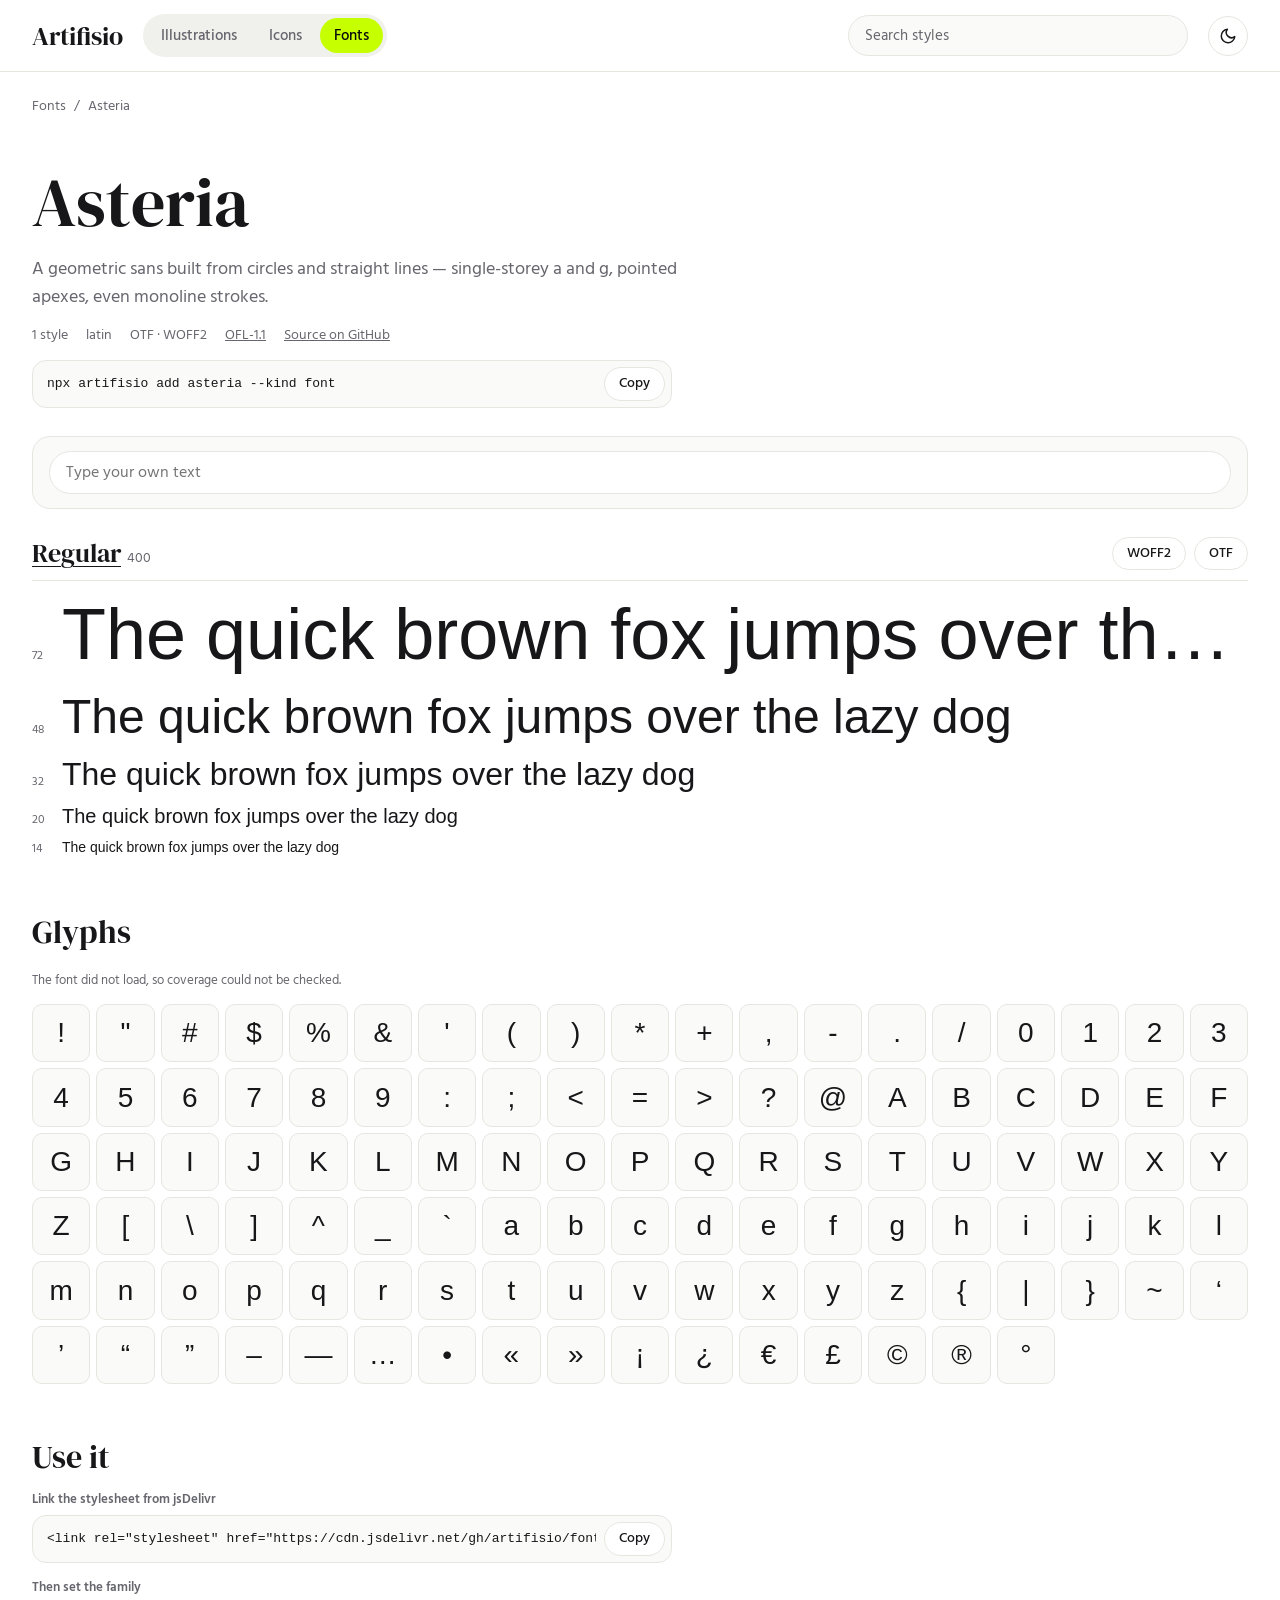
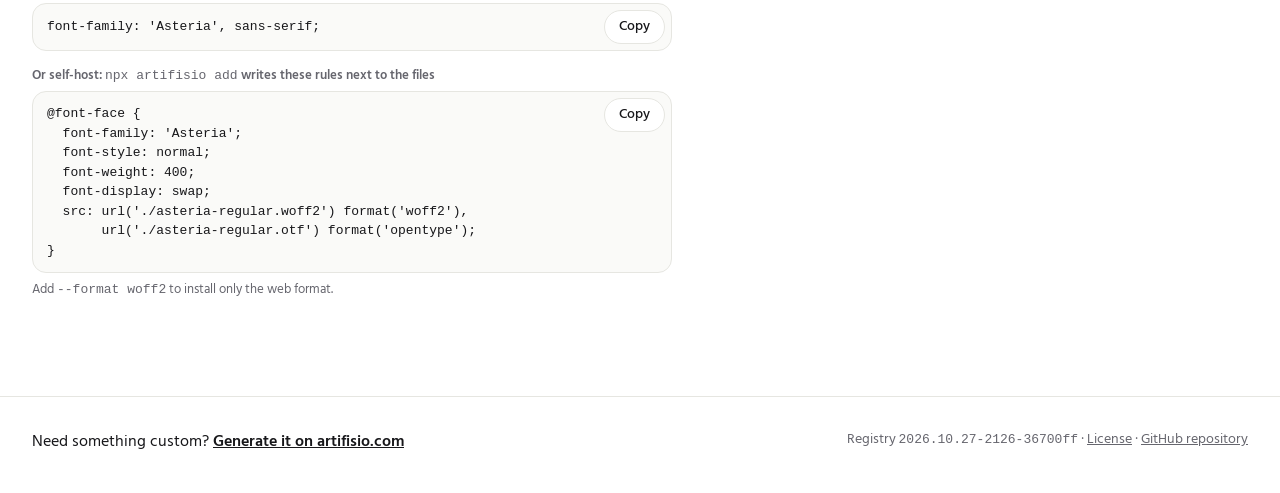
==== docs/asteria/index.html @ ac6bee07 "chore: sync registry 2026-10-27T21:26:37Z" ====
<!DOCTYPE html>
<html lang="en" data-theme="light">
<head>
<meta charset="utf-8" />
<meta name="viewport" content="width=device-width, initial-scale=1" />
<title>Asteria · Fonts · Artifisio</title>
<meta name="description" content="A geometric sans built from circles and straight lines — single-storey a and g, pointed apexes, even monoline strokes." />
<link rel="canonical" href="https://artifisio.github.io/fonts/asteria/" />
<meta property="og:type" content="website" />
<meta property="og:site_name" content="Artifisio" />
<meta property="og:title" content="Asteria · Fonts · Artifisio" />
<meta property="og:description" content="A geometric sans built from circles and straight lines — single-storey a and g, pointed apexes, even monoline strokes." />
<meta property="og:url" content="https://artifisio.github.io/fonts/asteria/" />
<link rel="icon" type="image/png" href="https://artifisio.com/favicon-32x32.png" />
<script>document.documentElement.classList.add('js');try{const t=localStorage.getItem('artifisio-gallery-theme');if(t==='dark'||t==='light')document.documentElement.dataset.theme=t}catch{}</script>
<link rel="preconnect" href="https://fonts.googleapis.com" />
<link rel="preconnect" href="https://fonts.gstatic.com" crossorigin />
<link rel="stylesheet" href="https://fonts.googleapis.com/css2?family=DM+Serif+Display&family=Hind+Madurai:wght@400;500;600&display=swap" />
<link rel="preconnect" href="https://raw.githubusercontent.com" crossorigin />
<style>@font-face{font-family:'Asteria';font-style:normal;font-weight:400;font-display:swap;src:url('https://raw.githubusercontent.com/artifisio/fonts/main/sets/asteria/asteria-regular.woff2') format('woff2'),url('https://raw.githubusercontent.com/artifisio/fonts/main/sets/asteria/asteria-regular.otf') format('opentype')}</style>
<style>
:root{--ring:rgb(0 0 0/.14);--bg:#fff;--surface:#fafaf8;--raised:#fff;--canvas:#f3f3ef;--border:#e6e6e1;--text:#17171a;--muted:#66666e;--chip:#f0f0ec;--accent:#c5ff00;--accent-ink:#0b0b0c;--focus:#4f6600;--shadow:0 20px 50px rgb(0 0 0/.12);color-scheme:light}
[data-theme=dark]{--ring:rgb(255 255 255/.28);--bg:#0e0e10;--surface:#151517;--raised:#1b1b1e;--canvas:#e9e9e4;--border:#2b2b30;--text:#f4f4f5;--muted:#a1a1aa;--chip:#202024;--focus:#c5ff00;--shadow:0 20px 50px rgb(0 0 0/.5);color-scheme:dark}
*,*::before,*::after{box-sizing:border-box}
body{margin:0;background:var(--bg);color:var(--text);font:16px/1.55 'Hind Madurai',system-ui,-apple-system,'Segoe UI',sans-serif;-webkit-font-smoothing:antialiased}
h1,h2,h3{font-family:'DM Serif Display',Georgia,serif;font-weight:400;line-height:1.1;margin:0}
p{margin:0}
a{color:inherit}
:focus-visible{outline:2px solid var(--focus);outline-offset:2px}
code{font:13px/1.5 ui-monospace,SFMono-Regular,Menlo,Consolas,monospace}
[hidden]{display:none!important}
html:not(.js) .g-js{display:none!important}
.g-sr{position:absolute;width:1px;height:1px;overflow:hidden;clip-path:inset(50%);white-space:nowrap}
.g-wrap{max-width:1280px;margin:0 auto;padding-inline:16px}
.g-header{border-bottom:1px solid var(--border)}
.g-bar{display:flex;flex-wrap:wrap;align-items:center;gap:12px 20px;padding-top:14px;padding-bottom:14px}
.g-brand{font-family:'DM Serif Display',Georgia,serif;font-size:26px;line-height:1;text-decoration:none}
.g-kinds{order:2;flex-basis:100%;display:flex;gap:4px;padding:4px;background:var(--chip);border-radius:999px;width:max-content;max-width:100%}
.g-kinds a{flex:1;text-align:center;padding:6px 14px;border-radius:999px;text-decoration:none;font-size:15px;font-weight:500;color:var(--muted)}
.g-kinds a:hover{color:var(--text)}
.g-kinds a[aria-current]{background:var(--accent);color:var(--accent-ink)}
.g-search{order:3;flex-basis:100%}
.g-search input{width:100%;font:inherit;font-size:15px;color:var(--text);background:var(--surface);border:1px solid var(--border);border-radius:999px;padding:8px 16px}
.g-search input::placeholder{color:var(--muted)}
.g-theme{order:1;margin-left:auto}
@media (min-width:900px){
  .g-wrap{padding-inline:32px}
  .g-kinds{order:0;flex-basis:auto}
  .g-search{order:0;flex:1;flex-basis:auto;display:flex;justify-content:flex-end}
  .g-search input{max-width:340px}
  .g-theme{order:0;margin-left:0}
}
.g-btn{display:inline-flex;align-items:center;justify-content:center;gap:6px;border:1px solid var(--border);background:var(--raised);color:var(--text);border-radius:999px;padding:6px 14px;font:inherit;font-size:14px;font-weight:500;line-height:1.4;cursor:pointer;text-decoration:none;white-space:nowrap}
.g-btn:hover:not(:disabled){border-color:var(--text)}
.g-btn:disabled{opacity:.45;cursor:default}
.g-btn-primary{background:var(--accent);color:var(--accent-ink);border-color:var(--accent)}
.g-icon-btn{width:40px;height:40px;padding:0;font-size:18px}
.g-icon-btn svg{width:18px;height:18px}
[data-theme=dark] .g-moon,:root:not([data-theme=dark]) .g-sun{display:none}
.g-hero{padding:48px 0 28px;display:grid;grid-template-columns:minmax(0,1fr);gap:14px}
.g-hero h1{font-size:clamp(40px,7vw,68px)}
.g-lead{font-size:18px;color:var(--muted);max-width:68ch}
.g-hero p code{white-space:nowrap}
.g-crumbs{display:flex;gap:8px;font-size:14px;color:var(--muted);padding-top:24px}
.g-crumbs a{text-decoration:none}
.g-crumbs a:hover{color:var(--text);text-decoration:underline}
.g-facts{display:flex;flex-wrap:wrap;gap:6px 18px;list-style:none;margin:0;padding:0;font-size:14px;color:var(--muted)}
.g-copyrow{display:flex;align-items:center;gap:8px;max-width:640px;background:var(--surface);border:1px solid var(--border);border-radius:14px;padding:6px 6px 6px 14px}
.g-copyrow code{flex:1;min-width:0;overflow-x:auto;white-space:nowrap;scrollbar-width:none}
html:not(.js) .g-copyrow{padding-right:14px}
.g-chips{display:flex;flex-wrap:wrap;gap:8px;margin:0 0 24px}
@media (max-width:899px){.g-chips{flex-wrap:nowrap;overflow-x:auto;scrollbar-width:none;margin-right:-16px;padding-right:16px}}
.g-chip{flex:none;border:1px solid var(--border);background:transparent;color:var(--text);border-radius:999px;padding:4px 12px;font:inherit;font-size:14px;cursor:pointer}
.g-chip[aria-pressed=true]{background:var(--text);color:var(--bg);border-color:var(--text)}
.g-list{list-style:none;margin:0;padding:0}
.g-empty{color:var(--muted);text-align:center;padding:64px 0}
.g-badge{display:inline-block;font-size:12px;font-weight:600;line-height:1;padding:5px 8px;border-radius:999px;background:var(--accent);color:var(--accent-ink)}
.g-tag{display:inline-block;font-size:12px;line-height:1;padding:5px 8px;border-radius:999px;background:var(--chip);color:var(--muted)}
.g-label{display:block;font-size:13px;font-weight:600;color:var(--muted);margin-bottom:6px}
.g-note{font-size:13px;color:var(--muted);margin-top:6px}
.g-actions{display:flex;flex-wrap:wrap;gap:8px}
.g-box{display:grid;gap:12px;margin:0 0 28px;padding:14px 16px;background:var(--surface);border:1px solid var(--border);border-radius:18px}
.g-box-head{display:flex;align-items:center;justify-content:space-between;gap:12px}
.g-box h2{font-family:inherit;font-size:14px;font-weight:600;line-height:1;color:var(--muted)}
.g-swatches{display:flex;flex-wrap:wrap;gap:8px}
.g-swatch{display:inline-flex;align-items:center;gap:8px;padding:3px 12px 3px 3px;font-size:14px;background:var(--raised);border:1px solid var(--border);border-radius:999px;cursor:pointer}
.g-swatch:focus-within{outline:2px solid var(--focus);outline-offset:2px}
.g-swatch.is-changed{border-color:var(--text)}
.g-swatch small{font-size:12px;color:var(--muted)}
.g-swatch.is-changed small{display:none}
.g-swatch input{width:28px;height:28px;padding:0;border:0;border-radius:50%;background:none;cursor:pointer}
.g-swatch input:focus-visible{outline:none}
.g-swatch input::-webkit-color-swatch-wrapper{padding:0}
.g-swatch input::-webkit-color-swatch{border:1px solid var(--ring);border-radius:50%}
.g-swatch input::-moz-color-swatch{border:1px solid var(--ring);border-radius:50%}
.g-svg,.g-svg svg{display:block;width:100%;height:100%}
.g-panel{display:none;position:fixed;z-index:20;top:0;right:0;bottom:0;width:min(480px,100%);flex-direction:column;overflow-y:auto;background:var(--bg);border-left:1px solid var(--border);box-shadow:var(--shadow)}
.g-panel.is-open,html:not(.js) .g-panel:target{display:flex}
.g-panel-head{position:sticky;top:0;z-index:1;display:flex;align-items:center;justify-content:space-between;gap:12px;padding:14px 16px 14px 20px;background:var(--bg);border-bottom:1px solid var(--border)}
.g-panel-head h2{font-size:26px;overflow-wrap:anywhere}
.g-panel-body{display:grid;grid-template-columns:minmax(0,1fr);gap:22px;padding:20px}
.g-panel:focus{outline:none}
.g-backdrop{display:none;position:fixed;z-index:10;inset:0;background:rgb(0 0 0/.4)}
.g-panel-open .g-backdrop,html:not(.js) .g-panel:target~.g-backdrop{display:block}
html.g-panel-open{overflow:hidden}
.g-footer{margin-top:96px;border-top:1px solid var(--border);padding:32px 0 40px;font-size:14px;color:var(--muted)}
.g-footer .g-wrap{display:flex;flex-wrap:wrap;justify-content:space-between;gap:12px 32px}
.g-cta{color:var(--text);font-size:16px}
.g-cta a{font-weight:600}

.fnt-controls{display:flex;flex-wrap:wrap;align-items:center;gap:12px 24px}
.fnt-text{flex:1 1 260px}
.fnt-text input{width:100%;font:inherit;color:var(--text);background:var(--raised);border:1px solid var(--border);border-radius:999px;padding:8px 16px}
.fnt-range{display:flex;align-items:center;gap:10px;font-size:14px;color:var(--muted)}
.fnt-range input{width:160px;accent-color:var(--text)}
.fnt-range output{min-width:4ch;font-variant-numeric:tabular-nums}
.g-overview-font{border-top:1px solid var(--border)}
.g-overview-font>li{border-bottom:1px solid var(--border)}
.fnt-row{display:grid;gap:12px;padding:24px 0}
.fnt-head{display:flex;flex-wrap:wrap;align-items:center;gap:6px 14px}
.fnt-head h2{font-size:24px}
.fnt-head h2 a{text-decoration:none}
.fnt-head h2 a:hover{text-decoration:underline}
.fnt-style-head h2 a{text-decoration-thickness:1px;text-underline-offset:4px}
.fnt-meta{font-size:14px;color:var(--muted)}
.fnt-tags{display:flex;flex-wrap:wrap;gap:6px}
.fnt-sample-link{display:block;text-decoration:none;min-width:0}
.fnt-sample{display:block;font-size:var(--fnt-size,40px);line-height:1.2;overflow-wrap:anywhere}
.fnt-styles{display:grid;gap:40px}
.fnt-style{display:grid;gap:10px;min-width:0}
.fnt-style-head{display:flex;flex-wrap:wrap;align-items:center;justify-content:space-between;gap:10px;padding-bottom:10px;border-bottom:1px solid var(--border)}
.fnt-style-head h2{font-size:26px}
.fnt-style-head h2 span{font-family:'Hind Madurai',system-ui,sans-serif;font-size:14px;color:var(--muted)}
.fnt-line{display:flex;align-items:baseline;gap:16px;min-width:0}
.fnt-px{flex:none;width:2ch;font-size:12px;color:var(--muted);font-variant-numeric:tabular-nums}
.fnt-line .fnt-sample{min-width:0;white-space:nowrap;overflow:hidden;text-overflow:ellipsis}
.fnt-section{display:grid;grid-template-columns:minmax(0,1fr);gap:14px;margin-top:56px}
.fnt-section>h2{font-size:32px}
.fnt-glyph-grid{display:grid;gap:6px;grid-template-columns:repeat(auto-fill,minmax(56px,1fr))}
.fnt-glyph-grid li{display:grid;place-items:center;aspect-ratio:1;font-size:28px;line-height:1;background:var(--surface);border:1px solid var(--border);border-radius:10px}
.fnt-glyph-grid li.is-missing{color:var(--muted);border-style:dashed;background:repeating-linear-gradient(135deg,transparent 0 6px,var(--chip) 6px 12px)}
.g-copyrow:has(.fnt-css){align-items:flex-start}
.g-copyrow .fnt-css{white-space:pre;padding:6px 0}
.fnt-preview{display:grid;gap:12px;padding:24px;background:var(--surface);border:1px solid var(--border);border-radius:16px;font-size:24px;line-height:1.3;overflow-wrap:anywhere}
.fnt-aa{font-size:120px;line-height:1}
</style>
</head>
<body>
<header class="g-header">
  <div class="g-wrap g-bar">
    <a class="g-brand" href="https://artifisio.com">Artifisio</a>
    <nav class="g-kinds" aria-label="Registries"><a href="https://artifisio.github.io/illustrations/">Illustrations</a><a href="https://artifisio.github.io/icons/">Icons</a><a href="https://artifisio.github.io/fonts/" aria-current="page">Fonts</a></nav>
    <div class="g-search g-js"><label class="g-sr" for="g-search">Search styles</label><input id="g-search" type="search" placeholder="Search styles" autocomplete="off" /></div>
    <button type="button" class="g-btn g-icon-btn g-theme g-js" aria-label="Dark mode" aria-pressed="false"><svg class="g-moon" viewBox="0 0 24 24" fill="none" stroke="currentColor" stroke-width="2" stroke-linecap="round" stroke-linejoin="round" aria-hidden="true"><path d="M21 12.8A9 9 0 1 1 11.2 3a7 7 0 0 0 9.8 9.8z"/></svg><svg class="g-sun" viewBox="0 0 24 24" fill="none" stroke="currentColor" stroke-width="2" stroke-linecap="round" aria-hidden="true"><circle cx="12" cy="12" r="4"/><path d="M12 2v2M12 20v2M4.9 4.9l1.4 1.4M17.7 17.7l1.4 1.4M2 12h2M20 12h2M4.9 19.1l1.4-1.4M17.7 6.3l1.4-1.4"/></svg></button>
  </div>
</header>
<main class="g-wrap">
<nav class="g-crumbs" aria-label="Breadcrumb"><a href="../">Fonts</a><span aria-hidden="true">/</span><span aria-current="page">Asteria</span></nav>
<section class="g-hero">
  <h1>Asteria</h1>
  <p class="g-lead">A geometric sans built from circles and straight lines — single-storey a and g, pointed apexes, even monoline strokes.</p>
  <ul class="g-facts"><li>1 style</li><li>latin</li><li>OTF · WOFF2</li><li><a href="https://openfontlicense.org">OFL-1.1</a></li><li><a href="https://github.com/artifisio/fonts/tree/main/sets/asteria">Source on GitHub</a></li></ul>
  <div class="g-copyrow"><code class="g-install">npx artifisio add asteria --kind font</code><button type="button" class="g-btn g-copy g-js">Copy</button></div>
</section>
<section class="g-box fnt-controls g-js" aria-label="Preview">
  <label class="fnt-text"><span class="g-sr">Preview text</span><input id="fnt-text" type="text" placeholder="Type your own text" autocomplete="off" /></label>
</section>
<div class="fnt-styles">
<section class="fnt-style" data-search="regular 400">
  <div class="fnt-style-head"><h2><a href="#regular">Regular</a> <span>400</span></h2><div class="g-actions"><a class="g-btn" href="https://raw.githubusercontent.com/artifisio/fonts/main/sets/asteria/asteria-regular.woff2" download>WOFF2</a><a class="g-btn" href="https://raw.githubusercontent.com/artifisio/fonts/main/sets/asteria/asteria-regular.otf" download>OTF</a></div></div>
  <div class="fnt-line"><span class="fnt-px">72</span><span class="fnt-sample" style="font-family:'Asteria',sans-serif;font-weight:400;font-style:normal;font-size:72px">The quick brown fox jumps over the lazy dog</span></div><div class="fnt-line"><span class="fnt-px">48</span><span class="fnt-sample" style="font-family:'Asteria',sans-serif;font-weight:400;font-style:normal;font-size:48px">The quick brown fox jumps over the lazy dog</span></div><div class="fnt-line"><span class="fnt-px">32</span><span class="fnt-sample" style="font-family:'Asteria',sans-serif;font-weight:400;font-style:normal;font-size:32px">The quick brown fox jumps over the lazy dog</span></div><div class="fnt-line"><span class="fnt-px">20</span><span class="fnt-sample" style="font-family:'Asteria',sans-serif;font-weight:400;font-style:normal;font-size:20px">The quick brown fox jumps over the lazy dog</span></div><div class="fnt-line"><span class="fnt-px">14</span><span class="fnt-sample" style="font-family:'Asteria',sans-serif;font-weight:400;font-style:normal;font-size:14px">The quick brown fox jumps over the lazy dog</span></div>
</section>
</div>
<section class="fnt-section" aria-labelledby="fnt-glyphs-title">
  <h2 id="fnt-glyphs-title">Glyphs</h2>
  <p class="g-note g-js fnt-coverage">Checking coverage…</p>
  <ul class="g-list fnt-glyph-grid" data-family="Asteria" data-weight="400" style="font-family:'Asteria',sans-serif;font-weight:400;font-style:normal"><li title="U+0021">!</li><li title="U+0022">&quot;</li><li title="U+0023">#</li><li title="U+0024">$</li><li title="U+0025">%</li><li title="U+0026">&amp;</li><li title="U+0027">'</li><li title="U+0028">(</li><li title="U+0029">)</li><li title="U+002A">*</li><li title="U+002B">+</li><li title="U+002C">,</li><li title="U+002D">-</li><li title="U+002E">.</li><li title="U+002F">/</li><li title="U+0030">0</li><li title="U+0031">1</li><li title="U+0032">2</li><li title="U+0033">3</li><li title="U+0034">4</li><li title="U+0035">5</li><li title="U+0036">6</li><li title="U+0037">7</li><li title="U+0038">8</li><li title="U+0039">9</li><li title="U+003A">:</li><li title="U+003B">;</li><li title="U+003C">&lt;</li><li title="U+003D">=</li><li title="U+003E">&gt;</li><li title="U+003F">?</li><li title="U+0040">@</li><li title="U+0041">A</li><li title="U+0042">B</li><li title="U+0043">C</li><li title="U+0044">D</li><li title="U+0045">E</li><li title="U+0046">F</li><li title="U+0047">G</li><li title="U+0048">H</li><li title="U+0049">I</li><li title="U+004A">J</li><li title="U+004B">K</li><li title="U+004C">L</li><li title="U+004D">M</li><li title="U+004E">N</li><li title="U+004F">O</li><li title="U+0050">P</li><li title="U+0051">Q</li><li title="U+0052">R</li><li title="U+0053">S</li><li title="U+0054">T</li><li title="U+0055">U</li><li title="U+0056">V</li><li title="U+0057">W</li><li title="U+0058">X</li><li title="U+0059">Y</li><li title="U+005A">Z</li><li title="U+005B">[</li><li title="U+005C">\</li><li title="U+005D">]</li><li title="U+005E">^</li><li title="U+005F">_</li><li title="U+0060">`</li><li title="U+0061">a</li><li title="U+0062">b</li><li title="U+0063">c</li><li title="U+0064">d</li><li title="U+0065">e</li><li title="U+0066">f</li><li title="U+0067">g</li><li title="U+0068">h</li><li title="U+0069">i</li><li title="U+006A">j</li><li title="U+006B">k</li><li title="U+006C">l</li><li title="U+006D">m</li><li title="U+006E">n</li><li title="U+006F">o</li><li title="U+0070">p</li><li title="U+0071">q</li><li title="U+0072">r</li><li title="U+0073">s</li><li title="U+0074">t</li><li title="U+0075">u</li><li title="U+0076">v</li><li title="U+0077">w</li><li title="U+0078">x</li><li title="U+0079">y</li><li title="U+007A">z</li><li title="U+007B">{</li><li title="U+007C">|</li><li title="U+007D">}</li><li title="U+007E">~</li><li title="U+2018">‘</li><li title="U+2019">’</li><li title="U+201C">“</li><li title="U+201D">”</li><li title="U+2013">–</li><li title="U+2014">—</li><li title="U+2026">…</li><li title="U+2022">•</li><li title="U+00AB">«</li><li title="U+00BB">»</li><li title="U+00A1">¡</li><li title="U+00BF">¿</li><li title="U+20AC">€</li><li title="U+00A3">£</li><li title="U+00A9">©</li><li title="U+00AE">®</li><li title="U+00B0">°</li></ul>
</section>
<section class="fnt-section" aria-labelledby="fnt-use-title">
  <h2 id="fnt-use-title">Use it</h2>
  <div><span class="g-label">Link the stylesheet from jsDelivr</span><div class="g-copyrow"><code>&lt;link rel=&quot;stylesheet&quot; href=&quot;https://cdn.jsdelivr.net/gh/artifisio/fonts@main/sets/asteria/asteria.css&quot; /&gt;</code><button type="button" class="g-btn g-copy g-js">Copy</button></div></div>
  <div><span class="g-label">Then set the family</span><div class="g-copyrow"><code>font-family: 'Asteria', sans-serif;</code><button type="button" class="g-btn g-copy g-js">Copy</button></div></div>
  <div><span class="g-label">Or self-host: <code>npx artifisio add</code> writes these rules next to the files</span><div class="g-copyrow"><code class="fnt-css">@font-face {
  font-family: 'Asteria';
  font-style: normal;
  font-weight: 400;
  font-display: swap;
  src: url('./asteria-regular.woff2') format('woff2'),
       url('./asteria-regular.otf') format('opentype');
}</code><button type="button" class="g-btn g-copy g-js">Copy</button></div><p class="g-note">Add <code>--format woff2</code> to install only the web format.</p></div>
</section>
<p class="g-empty" hidden>Nothing matches your search.</p>
</main>
<div class="g-panels">
<section class="g-panel" id="regular" role="dialog" aria-labelledby="regular-title">
  <div class="g-panel-head"><h2 id="regular-title">Asteria Regular</h2><a class="g-btn g-icon-btn g-close" href="#" aria-label="Close">✕</a></div>
  <div class="g-panel-body"><div class="fnt-preview" style="font-family:'Asteria',sans-serif;font-weight:400;font-style:normal"><span class="fnt-aa">Aa</span><span>ABCDEFGHIJKLM<br />abcdefghijklm<br />0123456789</span></div>
<div><span class="g-label">Download</span><div class="g-actions"><a class="g-btn" href="https://raw.githubusercontent.com/artifisio/fonts/main/sets/asteria/asteria-regular.woff2" download>WOFF2</a><a class="g-btn" href="https://raw.githubusercontent.com/artifisio/fonts/main/sets/asteria/asteria-regular.otf" download>OTF</a></div></div>
<div><span class="g-label">File URL</span><div class="g-copyrow"><code>https://raw.githubusercontent.com/artifisio/fonts/main/sets/asteria/asteria-regular.woff2</code><button type="button" class="g-btn g-copy g-js">Copy</button></div></div>
<div><span class="g-label">Install the family</span><div class="g-copyrow"><code class="g-install">npx artifisio add asteria --kind font</code><button type="button" class="g-btn g-copy g-js">Copy</button></div><p class="g-note">The CLI installs every style with a ready-made stylesheet and writes ATTRIBUTION.md.</p></div></div>
</section>
<a class="g-backdrop g-close" href="#" tabindex="-1" aria-hidden="true"></a>
</div>
<footer class="g-footer">
  <div class="g-wrap">
    <p class="g-cta">Need something custom? <a href="https://artifisio.com">Generate it on artifisio.com</a></p>
    <p>Registry <code>2026.10.27-2126-36700ff</code> · <a href="https://github.com/artifisio/fonts/blob/main/LICENSE">License</a> · <a href="https://github.com/artifisio/fonts">GitHub repository</a></p>
  </div>
</footer>
<script>
(() => {
  const root = document.documentElement
  const all = (sel) => [...document.querySelectorAll(sel)]
  const matches = (text,q)=>q.split(/\s+/).every(t=>text.includes(t))

  const theme = document.querySelector('.g-theme')
  const syncTheme = () => theme.setAttribute('aria-pressed', String(root.dataset.theme === 'dark'))
  theme.addEventListener('click', () => {
    root.dataset.theme = root.dataset.theme === 'dark' ? 'light' : 'dark'
    try { localStorage.setItem('artifisio-gallery-theme', root.dataset.theme) } catch {}
    syncTheme()
  })
  syncTheme()

  const search = document.getElementById('g-search')
  const empty = document.querySelector('.g-empty')
  let tag = ''
  function filter() {
    const q = search.value.trim().toLowerCase()
    let shown = 0
    for (const el of all('[data-search]')) {
      const ok = matches(el.dataset.search, q) && (!tag || (el.dataset.tags || '').split(' ').includes(tag))
      el.hidden = !ok
      if (ok) shown++
    }
    if (empty) empty.hidden = shown > 0
    document.dispatchEvent(new CustomEvent('gallery:filter', { detail: { q, tag } }))
  }
  search.addEventListener('input', filter)
  const initial = new URLSearchParams(location.search).get('q')
  if (initial) {
    search.value = initial
    filter()
  }
  for (const chip of all('.g-chips .g-chip')) {
    chip.addEventListener('click', () => {
      tag = chip.dataset.tag
      for (const c of all('.g-chips .g-chip')) c.setAttribute('aria-pressed', String(c === chip))
      filter()
    })
  }

  async function copy(text, button) {
    try { await navigator.clipboard.writeText(text) } catch { return }
    button.dataset.label ??= button.textContent
    button.textContent = 'Copied'
    clearTimeout(button.copyTimer)
    button.copyTimer = setTimeout(() => { button.textContent = button.dataset.label }, 1400)
  }
  document.addEventListener('click', (e) => {
    const button = e.target.closest('.g-copy')
    if (button) copy(button.dataset.copy ?? button.closest('.g-copyrow').querySelector('code').textContent, button)
  })

  window.gallery = { copy, matches }

  let open = null
  let opener = null
  let pushed = false
  function show(id) {
    const panel = id ? document.getElementById(id) : null
    const next = panel && panel.classList.contains('g-panel') ? panel : null
    const prev = open
    if (open && open !== next) open.classList.remove('is-open')
    open = next
    root.classList.toggle('g-panel-open', !!next)
    if (!next) {
      if (prev && opener) opener.focus()
      return
    }
    next.classList.add('is-open')
    next.querySelector('.g-close').focus()
    document.dispatchEvent(new CustomEvent('gallery:panel', { detail: next }))
  }
  function close() {
    if (!open) return
    // Undo our own push so open + close leaves history as it was.
    if (pushed) return history.back()
    history.replaceState(null, '', location.pathname + location.search)
    show(null)
  }
  const fromHash = () => {
    pushed = false
    show(decodeURIComponent(location.hash.slice(1)))
  }
  document.addEventListener('click', (e) => {
    const link = e.target.closest('a[href^="#"]')
    if (!link) return
    if (link.classList.contains('g-close')) {
      e.preventDefault()
      close()
      return
    }
    const id = decodeURIComponent(link.getAttribute('href').slice(1))
    if (!document.getElementById(id)?.classList.contains('g-panel')) return
    e.preventDefault()
    opener = link
    if (open) history.replaceState(null, '', '#' + id)
    else {
      history.pushState(null, '', '#' + id)
      pushed = true
    }
    show(id)
  })
  document.addEventListener('keydown', (e) => { if (e.key === 'Escape') close() })
  addEventListener('popstate', fromHash)
  addEventListener('hashchange', fromHash)
  fromHash()
})()
</script>
<script>
(() => {
  const texts = new Map()
  const svgText = (src) => {
    if (!texts.has(src)) texts.set(src, fetch(src).then((r) => (r.ok ? r.text() : Promise.reject(new Error(r.status)))))
    return texts.get(src)
  }
  let seq = 0
  // Inline so --artf-* vars reach the paths; prefix ids so gradients from different SVGs don't collide.
  async function inline(img) {
    const p = 'a' + seq++ + '-'
    const text = (await svgText(img.dataset.svg)).replace(/(\s)id="/g, '$1id="' + p).replace(/url\(#/g, 'url(#' + p).replace(/href="#/g, 'href="#' + p)
    const host = document.createElement('span')
    host.className = 'g-svg'
    if (img.alt) {
      host.setAttribute('role', 'img')
      host.setAttribute('aria-label', img.alt)
    } else host.setAttribute('aria-hidden', 'true')
    host.innerHTML = text
    if (img.isConnected) img.replaceWith(host)
  }
  const inlineIn = (scope) => { for (const img of scope.querySelectorAll('img[data-svg]')) inline(img).catch(() => {}) }
  window.gallery.inline = inlineIn

  const inputs = [...document.querySelectorAll('.g-palette input[type=color]')]
  const changed = () => inputs.filter((i) => i.value !== i.dataset.default)
  document.addEventListener('click', async (e) => {
    const button = e.target.closest('.g-copy-svg')
    if (!button) return
    const vars = changed().map((i) => '--artf-' + i.dataset.slot + ': ' + i.value).join('; ')
    let text = await svgText(button.dataset.src)
    if (vars) text = /<svg[^>]*\sstyle="/.test(text) ? text.replace(/(<svg[^>]*\sstyle=")/, '$1' + vars + '; ') : text.replace(/<svg\b/, '<svg style="' + vars + '"')
    window.gallery.copy(text, button)
  })
  const toHex = (rgb) => '#' + rgb.match(/[\d.]+/g).slice(0, 3).map((n) => Math.round(n).toString(16).padStart(2, '0')).join('')
  // A currentColor slot defaults to the text colour, so its swatch shows what renders until it is changed.
  function syncTextSlots() {
    if (!inputs.length) return
    for (const i of inputs.filter((i) => 'text' in i.dataset)) {
      const unchanged = i.value === i.dataset.default
      i.dataset.default = toHex(getComputedStyle(document.body).color)
      if (unchanged) i.value = i.dataset.default
    }
    update()
  }
  const reset = document.querySelector('.g-reset')
  const installs = [...document.querySelectorAll('.g-install')]
  const command = installs[0]?.textContent
  let themed = false
  function update() {
    const diff = changed()
    for (const i of inputs) {
      const on = diff.includes(i)
      i.closest('.g-swatch').classList.toggle('is-changed', on)
      if (on) document.body.style.setProperty('--artf-' + i.dataset.slot, i.value)
      else document.body.style.removeProperty('--artf-' + i.dataset.slot)
    }
    const colors = diff.map((i) => i.dataset.slot + '=' + i.value).join(',')
    for (const el of installs) el.textContent = command + (colors ? ' --colors "' + colors + '"' : '')
    reset.disabled = !diff.length
    if (diff.length && !themed) {
      themed = true
      inlineIn(document.querySelector('main'))
      const open = document.querySelector('.g-panel.is-open')
      if (open) inlineIn(open)
    }
  }
  for (const i of inputs) i.addEventListener('input', update)
  reset?.addEventListener('click', () => {
    for (const i of inputs) i.value = i.dataset.default
    update()
  })
  document.addEventListener('gallery:panel', (e) => { if (themed) inlineIn(e.detail) })
  new MutationObserver(syncTextSlots).observe(document.documentElement, { attributeFilter: ['data-theme'] })
  syncTextSlots()
})()
;
(() => {
  const samples = [...document.querySelectorAll('.fnt-sample')]
  const defaults = samples.map((s) => s.textContent)
  const text = document.getElementById('fnt-text')
  const size = document.getElementById('fnt-size')
  const output = document.querySelector('.fnt-size-out')
  const setText = () => samples.forEach((s, i) => { s.textContent = text.value || defaults[i] })
  const setSize = () => {
    document.querySelector('main').style.setProperty('--fnt-size', size.value + 'px')
    output.textContent = size.value + 'px'
  }
  text.addEventListener('input', setText)
  size?.addEventListener('input', setSize)
  // Back navigation restores the inputs, not the samples.
  if (text.value) setText()
  if (size) setSize()
})()
;
(async () => {
  const grid = document.querySelector('.fnt-glyph-grid')
  const summary = document.querySelector('.fnt-coverage')
  const face = grid.dataset.weight + ' 32px "' + grid.dataset.family.replace(/["\\]/g, '\\$&') + '"'
  const cells = [...grid.children]
  try {
    if (!(await document.fonts.load(face, cells.map((c) => c.textContent).join(''))).length) throw new Error('not loaded')
  } catch {
    summary.textContent = 'The font did not load, so coverage could not be checked.'
    return
  }
  const canvas = document.createElement('canvas')
  canvas.width = canvas.height = 64
  const ctx = canvas.getContext('2d', { willReadFrequently: true })
  const draw = (ch, fallback) => {
    ctx.clearRect(0, 0, 64, 64)
    ctx.font = face + ', ' + fallback
    ctx.fillText(ch, 8, 44)
    return ctx.getImageData(0, 0, 64, 64).data.join()
  }
  let missing = 0
  for (const cell of cells) {
    const ch = cell.textContent
    const mono = draw(ch, 'monospace')
    const gone = mono !== draw(ch, 'serif') || mono !== draw(ch, 'sans-serif')
    cell.classList.toggle('is-missing', gone)
    if (gone) {
      missing++
      cell.title += ' · not in this font'
    }
  }
  summary.textContent = (cells.length - missing) + ' of ' + cells.length + ' characters covered' + (missing ? '; hatched ones are missing and drawn in a fallback font.' : '.')
})()
</script>
</body>
</html>
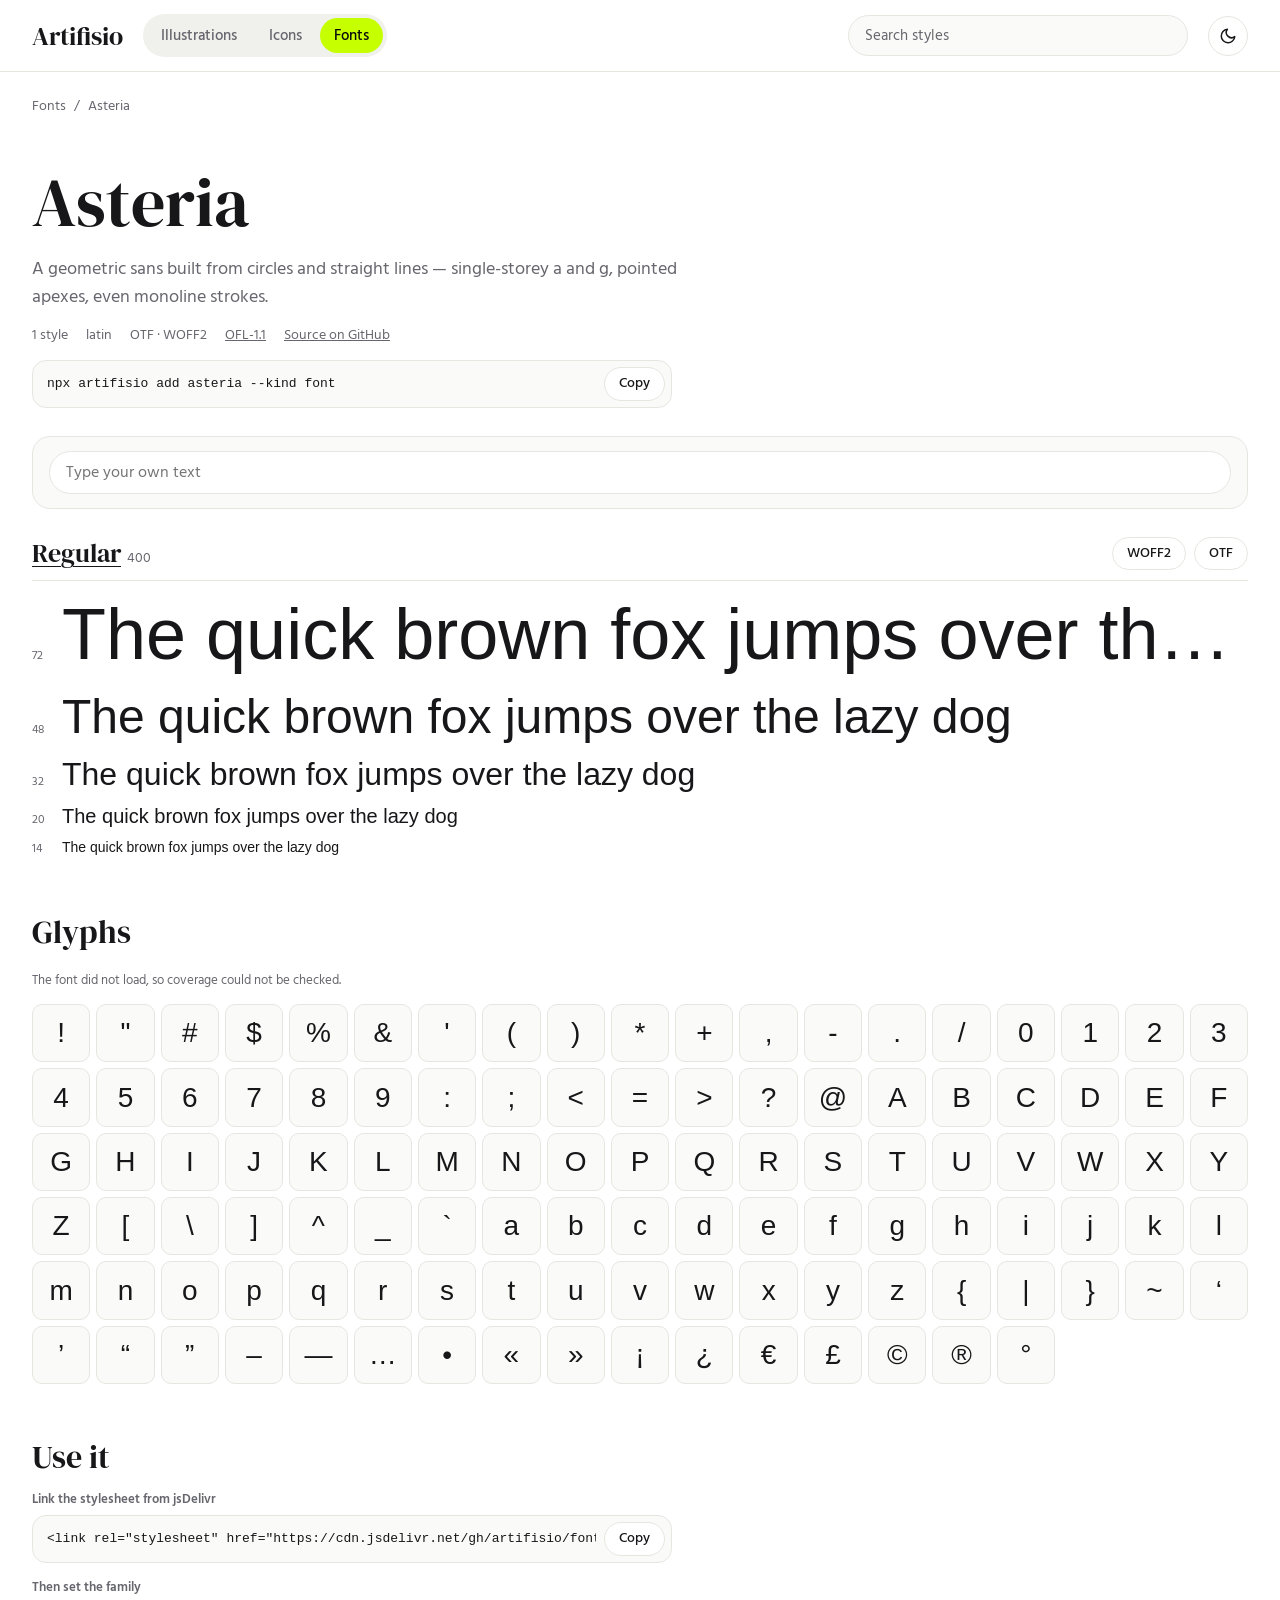
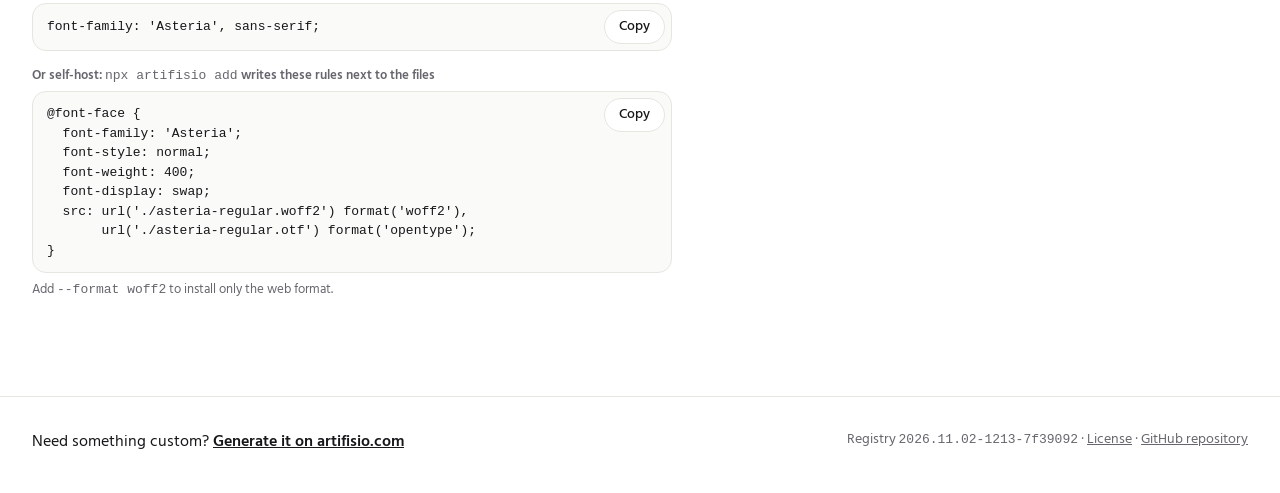
==== commit 854fc04c: "chore: sync registry 2026-11-02T12:13:45Z" ====
--- a/docs/asteria/index.html
+++ b/docs/asteria/index.html
@@ -204,7 +204,7 @@
 <footer class="g-footer">
   <div class="g-wrap">
     <p class="g-cta">Need something custom? <a href="https://artifisio.com">Generate it on artifisio.com</a></p>
-    <p>Registry <code>2026.10.27-2126-36700ff</code> · <a href="https://github.com/artifisio/fonts/blob/main/LICENSE">License</a> · <a href="https://github.com/artifisio/fonts">GitHub repository</a></p>
+    <p>Registry <code>2026.11.02-1213-7f39092</code> · <a href="https://github.com/artifisio/fonts/blob/main/LICENSE">License</a> · <a href="https://github.com/artifisio/fonts">GitHub repository</a></p>
   </div>
 </footer>
 <script>
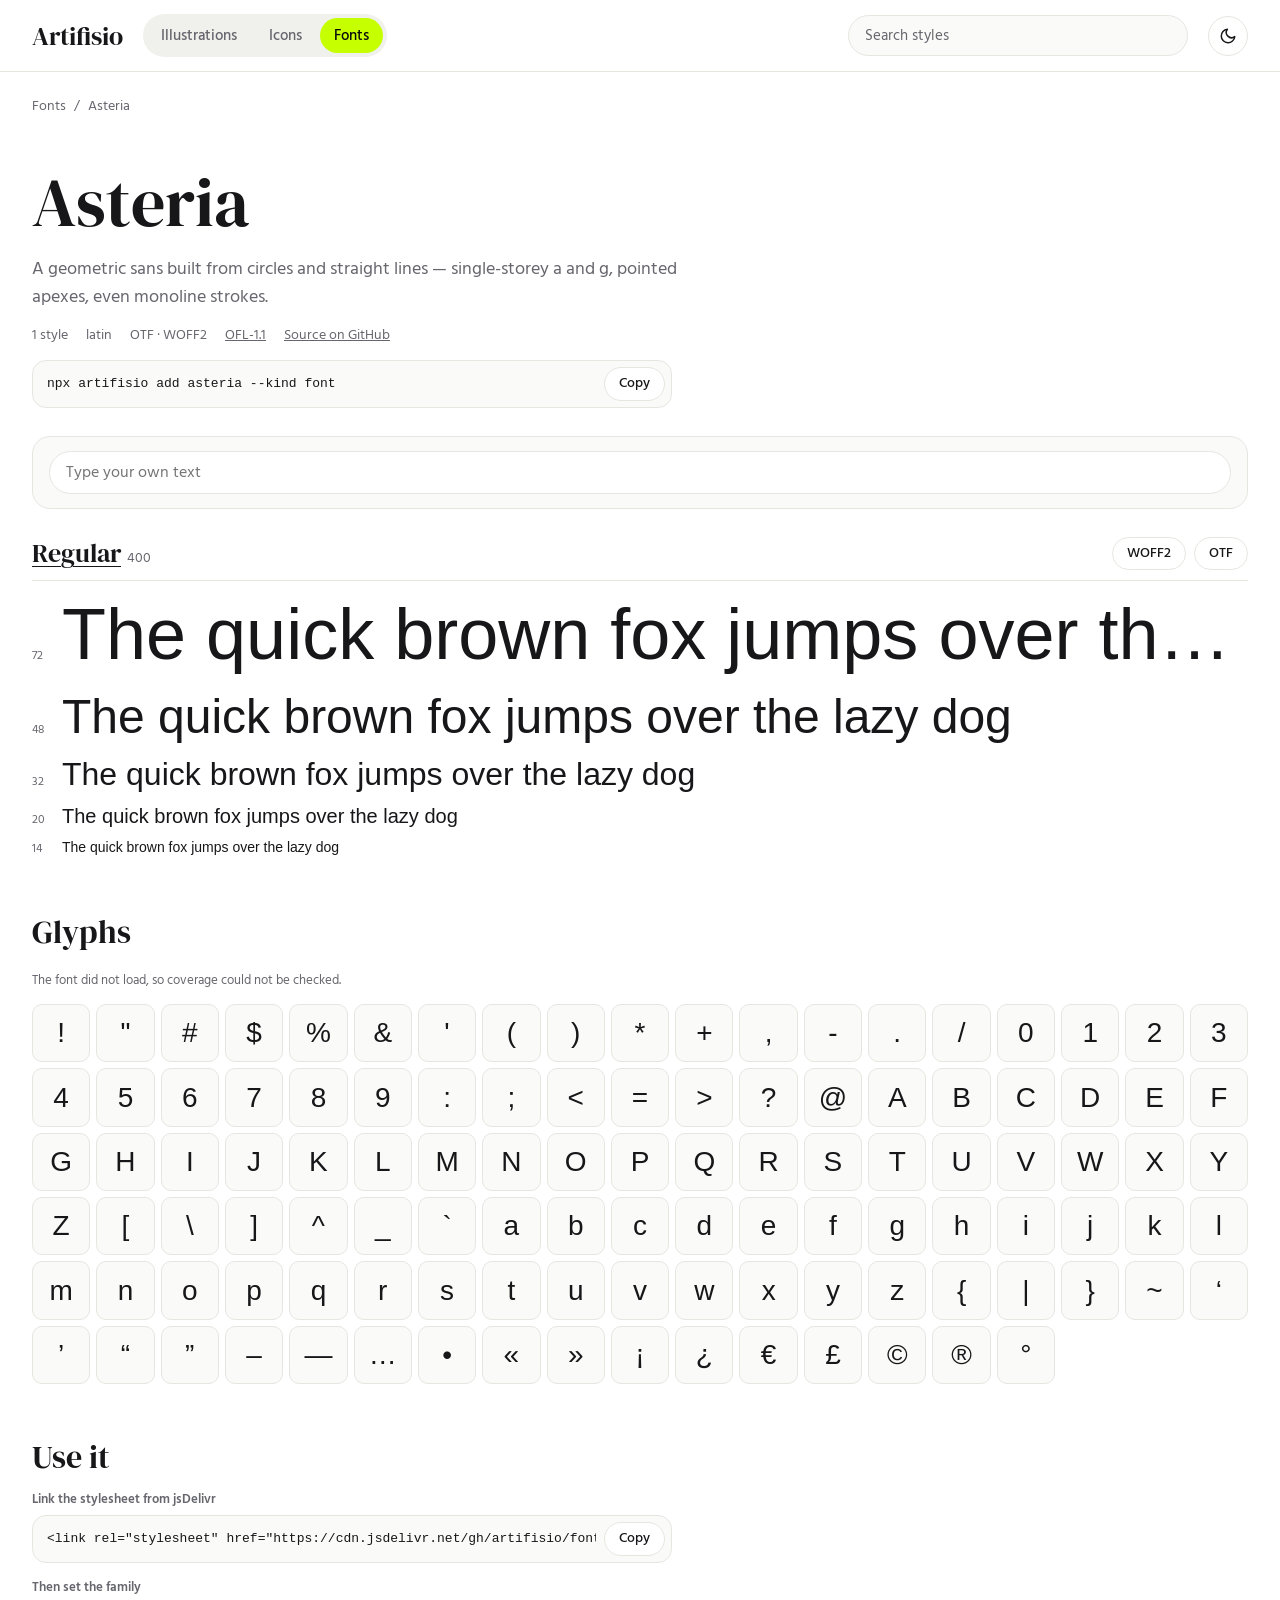
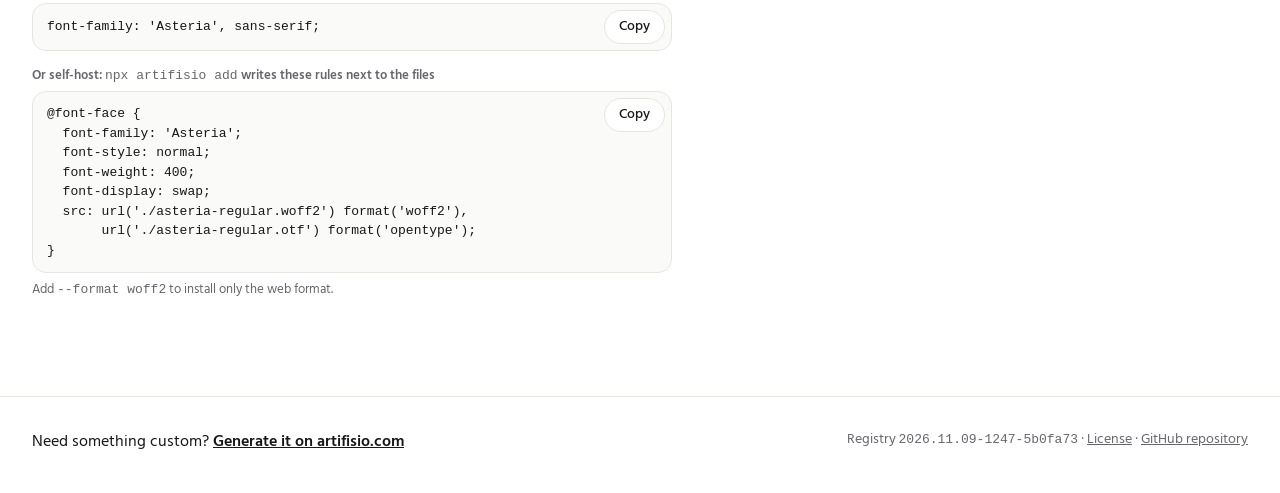
==== commit ca6e789c: "chore: sync registry 2026-11-09T12:47:26Z" ====
--- a/docs/asteria/index.html
+++ b/docs/asteria/index.html
@@ -204,7 +204,7 @@
 <footer class="g-footer">
   <div class="g-wrap">
     <p class="g-cta">Need something custom? <a href="https://artifisio.com">Generate it on artifisio.com</a></p>
-    <p>Registry <code>2026.11.02-1213-7f39092</code> · <a href="https://github.com/artifisio/fonts/blob/main/LICENSE">License</a> · <a href="https://github.com/artifisio/fonts">GitHub repository</a></p>
+    <p>Registry <code>2026.11.09-1247-5b0fa73</code> · <a href="https://github.com/artifisio/fonts/blob/main/LICENSE">License</a> · <a href="https://github.com/artifisio/fonts">GitHub repository</a></p>
   </div>
 </footer>
 <script>
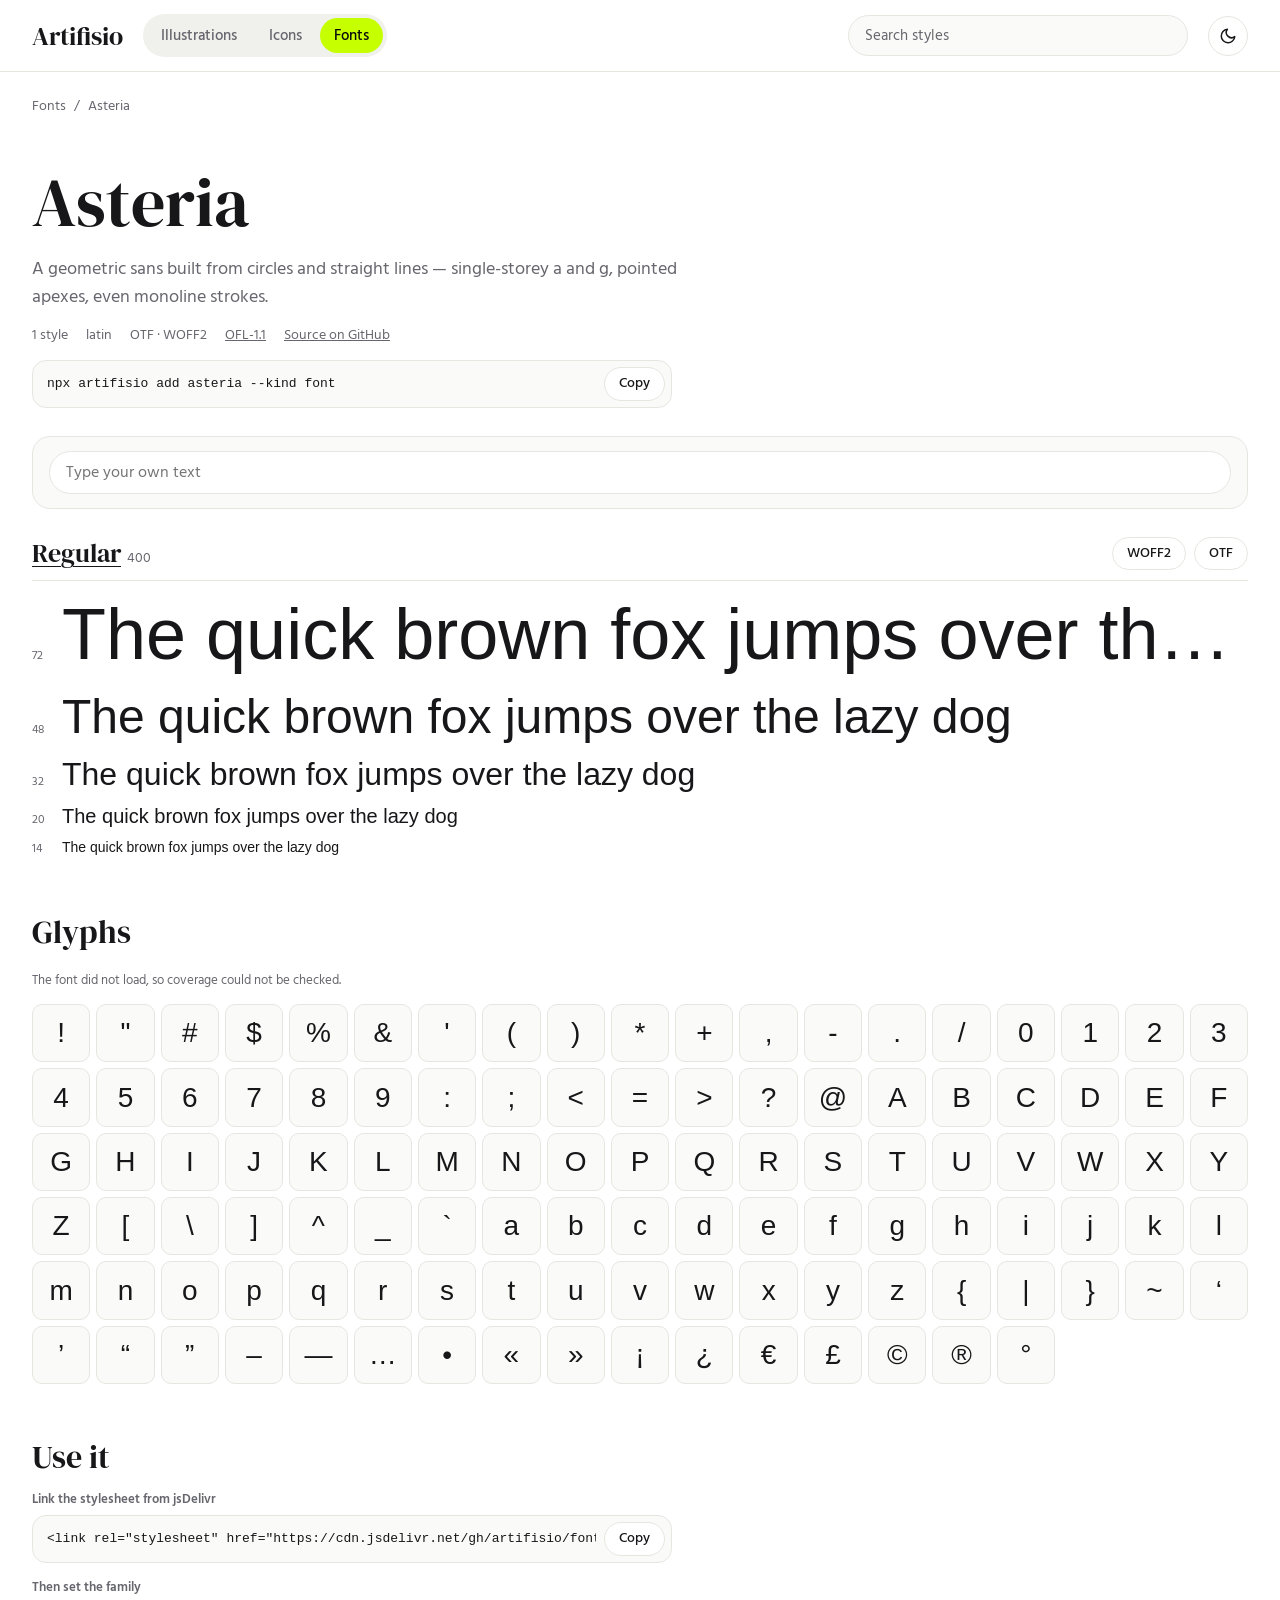
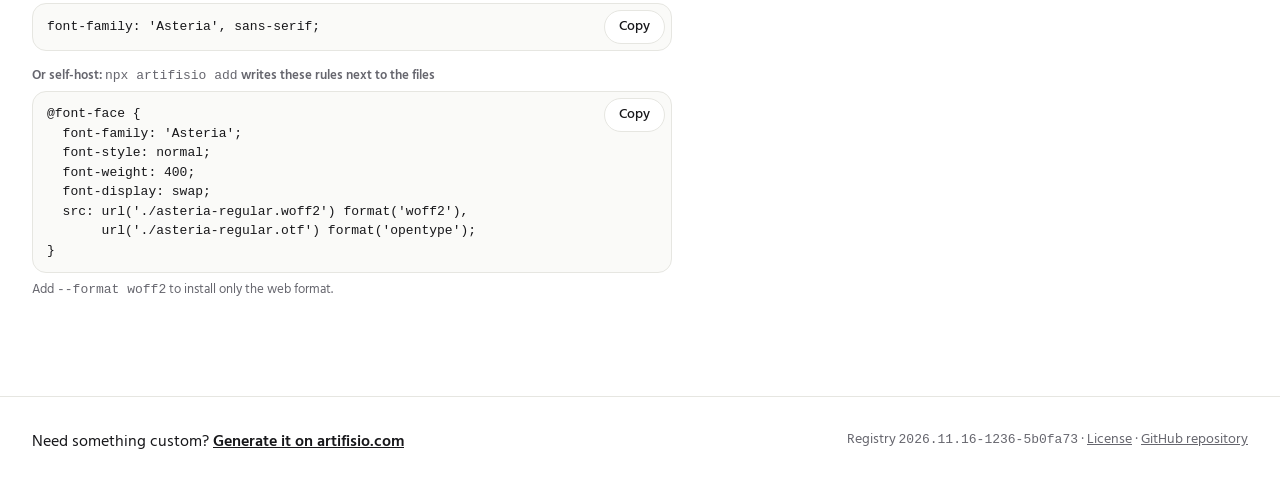
==== commit db125305: "chore: sync registry 2026-11-16T12:36:45Z" ====
--- a/docs/asteria/index.html
+++ b/docs/asteria/index.html
@@ -204,7 +204,7 @@
 <footer class="g-footer">
   <div class="g-wrap">
     <p class="g-cta">Need something custom? <a href="https://artifisio.com">Generate it on artifisio.com</a></p>
-    <p>Registry <code>2026.11.09-1247-5b0fa73</code> · <a href="https://github.com/artifisio/fonts/blob/main/LICENSE">License</a> · <a href="https://github.com/artifisio/fonts">GitHub repository</a></p>
+    <p>Registry <code>2026.11.16-1236-5b0fa73</code> · <a href="https://github.com/artifisio/fonts/blob/main/LICENSE">License</a> · <a href="https://github.com/artifisio/fonts">GitHub repository</a></p>
   </div>
 </footer>
 <script>
